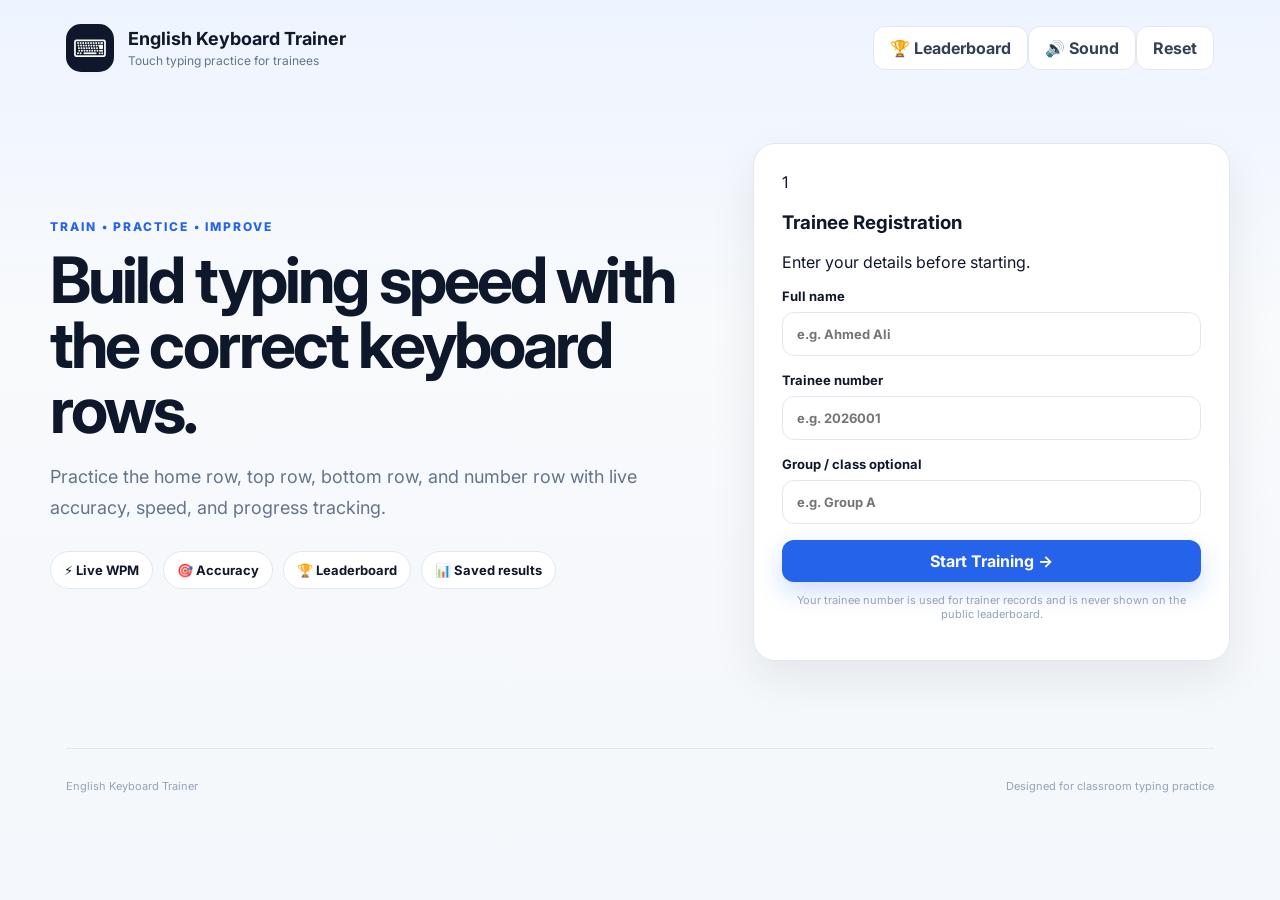
==== typing-trainer/index.html @ 8a57af6f "Load idempotency and leaderboard enhancements" ====
<!doctype html>
<html lang="en" dir="ltr">
<head>
  <meta charset="utf-8" />
  <meta name="viewport" content="width=device-width, initial-scale=1" />
  <meta name="theme-color" content="#0f172a" />
  <title>English Keyboard Trainer</title>
  <link rel="preconnect" href="https://fonts.googleapis.com">
  <link rel="preconnect" href="https://fonts.gstatic.com" crossorigin>
  <link href="https://fonts.googleapis.com/css2?family=Inter:wght@400;500;600;700;800&display=swap" rel="stylesheet">
  <link rel="stylesheet" href="styles.css?v=20260910-3" />
</head>
<body>
  <div class="app-shell">
    <header class="topbar">
      <div class="brand"><div class="brand-mark">⌨</div><div><h1>English Keyboard Trainer</h1><p>Touch typing practice for trainees</p></div></div>
      <div class="top-actions"><button id="leaderboardTopBtn" class="ghost-btn" type="button">🏆 Leaderboard</button><button id="soundToggle" class="ghost-btn" type="button">🔊 Sound</button><button id="resetApp" class="ghost-btn" type="button">Reset</button></div>
    </header>
    <main>
      <section id="registerView" class="view active"><div class="hero-grid"><div class="hero-copy"><span class="eyebrow">TRAIN • PRACTICE • IMPROVE</span><h2>Build typing speed with the correct keyboard rows.</h2><p>Practice the home row, top row, bottom row, and number row with live accuracy, speed, and progress tracking.</p><div class="feature-pills"><span>⚡ Live WPM</span><span>🎯 Accuracy</span><span>🏆 Leaderboard</span><span>📊 Saved results</span></div></div><form id="registerForm" class="card register-card"><div class="card-heading"><span class="step-badge">1</span><div><h3>Trainee Registration</h3><p>Enter your details before starting.</p></div></div><label>Full name<input id="traineeName" name="traineeName" type="text" autocomplete="name" placeholder="e.g. Ahmed Ali" required maxlength="60" /></label><label>Trainee number<input id="traineeNumber" name="traineeNumber" type="text" inputmode="numeric" placeholder="e.g. 2026001" required maxlength="20" /></label><label>Group / class <span class="optional">optional</span><input id="traineeGroup" name="traineeGroup" type="text" placeholder="e.g. Group A" maxlength="30" /></label><button class="primary-btn wide" type="submit">Start Training →</button><p class="privacy-note">Your trainee number is used for trainer records and is never shown on the public leaderboard.</p></form></div></section>
      <section id="dashboardView" class="view"><div class="welcome-row"><div><span class="eyebrow">WELCOME BACK</span><h2 id="welcomeName">Choose your training row</h2><p>Select a lesson. Your progress and best results are saved.</p></div><div class="student-mini"><div id="studentInitials" class="avatar">ST</div><div><strong id="studentNameMini">Student</strong><span id="studentNumberMini">#0000</span></div></div></div><div class="stats-grid"><div class="stat-card"><span>Attempts</span><strong id="dashAttempts">0</strong></div><div class="stat-card"><span>Best WPM</span><strong id="dashBestWpm">0</strong></div><div class="stat-card"><span>Best Accuracy</span><strong id="dashAccuracy">0%</strong></div><div class="stat-card"><span>Rows Completed</span><strong id="dashCompleted">0/4</strong></div></div><section class="panel"><div class="section-title-row"><div><span class="eyebrow">MY PROGRESS</span><h3>Choose a keyboard row</h3></div><div class="inline-actions"><button id="viewLeaderboardBtn" class="secondary-btn" type="button">🏆 Leaderboard</button><button id="viewResultsBtn" class="ghost-btn" type="button">Attempt History</button></div></div><div id="lessonGrid" class="lesson-grid"></div></section><section class="challenge-card"><div><span class="eyebrow">DAILY CHALLENGE</span><h3>Accuracy Challenge</h3><p>Complete any row with at least 95% accuracy and 20 WPM.</p></div><div class="challenge-progress"><div class="progress-track"><div id="challengeBar" class="progress-fill"></div></div><span id="challengeText">Not completed yet</span></div></section></section>
      <section id="trainerView" class="view"><div class="trainer-header"><button id="backToDashboard" class="ghost-btn" type="button">← Dashboard</button><div><span id="lessonLabel" class="eyebrow">HOME ROW</span><span id="exerciseCounter" class="exercise-counter">Exercise 1 of 10</span><h2 id="lessonTitle">Home Row Practice</h2></div><div class="trainer-actions"><select id="durationSelect"><option value="30">30 sec</option><option value="60" selected>1 min</option><option value="120">2 min</option></select><button id="restartLesson" class="ghost-btn" type="button">Restart</button></div></div><div class="metrics-row"><div class="metric"><span>TIME</span><strong id="timeMetric">60</strong></div><div class="metric"><span>WPM</span><strong id="wpmMetric">0</strong></div><div class="metric"><span>ACCURACY</span><strong id="accuracyMetric">100%</strong></div><div class="metric"><span>ERRORS</span><strong id="errorsMetric">0</strong></div></div><section class="typing-card"><div class="typing-card-top"><span id="typingStatus" class="status-chip">Ready</span><button id="newTextBtn" class="secondary-btn" type="button">Next exercise</button></div><div id="textPrompt" class="text-prompt"></div><input id="typingInput" type="text" spellcheck="false" autocomplete="off" autocapitalize="off" placeholder="Start typing here..." /><div class="progress-track"><div id="textProgress" class="progress-fill"></div></div></section><section class="keyboard-panel"><div id="fingerHint" class="finger-hint">Place your fingers on the home row.</div><div id="keyboard" class="keyboard"></div></section></section>
      <section id="resultView" class="view"><div class="result-card card"><div id="resultIcon" class="result-icon">🏆</div><span class="eyebrow">SESSION COMPLETE</span><h2 id="resultHeading">Great work!</h2><p id="resultSubtext"></p><div class="result-grid"><div><strong id="resultWpm">0</strong><span>WPM</span></div><div><strong id="resultAccuracy">0%</strong><span>Accuracy</span></div><div><strong id="resultErrors">0</strong><span>Errors</span></div><div><strong id="resultTyped">0</strong><span>Characters</span></div></div><div class="medal-box"><span id="medalEmoji">🥉</span><div><strong id="medalTitle">Bronze</strong><p id="medalText">Keep practicing.</p></div></div><div class="result-actions"><button id="sendResultBtn" class="primary-btn" type="button">Send Result to Trainer</button><button id="retryBtn" class="secondary-btn" type="button">Try Again</button><button id="continueBtn" class="ghost-btn" type="button">Back to Lessons</button></div><p id="syncStatus" class="privacy-note">Send each completed attempt once to your trainer.</p></div></section>
      <section id="resultsView" class="view"><section class="panel"><div class="section-title-row"><div><span class="eyebrow">ATTEMPT HISTORY</span><h2>My results</h2></div><div><button id="downloadCsvBtn" class="secondary-btn" type="button">Export CSV</button><button id="resultsBackBtn" class="ghost-btn" type="button">Back</button></div></div><div class="table-wrap"><table><thead><tr><th>Date</th><th>Row</th><th>WPM</th><th>Accuracy</th><th>Errors</th><th>Time</th></tr></thead><tbody id="resultsTableBody"></tbody></table></div></section></section>
      <section id="leaderboardView" class="view"><section class="panel leaderboard-panel"><div class="section-title-row"><div><span class="eyebrow">CLASS CHALLENGE</span><h2>🏆 Leaderboard</h2><p class="leaderboard-note">For privacy, only initials and group are shown. Trainee numbers remain private.</p></div><div><button id="refreshLeaderboardBtn" class="secondary-btn" type="button">Refresh</button><button id="leaderboardBackBtn" class="ghost-btn" type="button">Back</button></div></div><div id="leaderboardStatus" class="leaderboard-status">Loading leaderboard…</div><div class="table-wrap"><table class="leaderboard-table"><thead><tr><th>Rank</th><th>Trainee</th><th>Group</th><th>Best WPM</th><th>Accuracy</th><th>Best Row</th></tr></thead><tbody id="leaderboardBody"></tbody></table></div></section></section>
    </main>
    <footer><span>English Keyboard Trainer</span><span>Designed for classroom typing practice</span></footer>
  </div>
  <div id="toast" class="toast" role="status"></div><canvas id="confettiCanvas"></canvas>
  <script src="app.js?v=20260910-4"></script>
  <script src="enhancements.js?v=20260910-1"></script>
</body>
</html>
---- typing-trainer/styles.css ----
:root{--bg:#f4f7fb;--surface:#fff;--surface-2:#f8fafc;--text:#0f172a;--muted:#64748b;--line:#e2e8f0;--primary:#2563eb;--primary-dark:#1d4ed8;--accent:#14b8a6;--success:#16a34a;--danger:#dc2626;--shadow:0 18px 45px rgba(15,23,42,.08);--radius:22px}*{box-sizing:border-box}body{margin:0;font-family:Inter,system-ui,sans-serif;background:linear-gradient(180deg,#eef4ff 0,#f8fafc 36%,#f4f7fb 100%);color:var(--text);min-height:100vh}button,input,select,textarea{font:inherit}.topbar{width:min(1180px,calc(100% - 32px));margin:auto;display:flex;justify-content:space-between;align-items:center;padding:24px 0}.brand{display:flex;gap:14px;align-items:center}.brand-mark{width:48px;height:48px;border-radius:15px;display:grid;place-items:center;background:var(--text);color:#fff;font-size:24px}.brand h1{font-size:18px;margin:0}.brand p{margin:4px 0 0;color:var(--muted);font-size:12px}.app-shell{width:min(1180px,calc(100% - 32px));margin:auto;min-height:78vh}.ghost-btn,.secondary-btn,.primary-btn{border:0;border-radius:12px;padding:11px 16px;cursor:pointer;font-weight:700;transition:.2s}.ghost-btn{background:#fff;color:#334155;border:1px solid var(--line)}.primary-btn{background:var(--primary);color:#fff;box-shadow:0 10px 24px rgba(37,99,235,.22)}.secondary-btn{background:#eef2ff;color:#3730a3}.view{display:none}.view.active{display:block}.hero-grid{display:grid;grid-template-columns:1.1fr .8fr;gap:48px;align-items:center;min-height:68vh}.hero-copy h2{font-size:clamp(38px,5vw,68px);line-height:1.02;letter-spacing:-.045em;margin:12px 0 20px}.hero-copy>p{font-size:18px;line-height:1.7;color:var(--muted)}.eyebrow{font-size:12px;letter-spacing:.16em;font-weight:800;color:var(--primary)}.feature-pills{display:flex;gap:10px;flex-wrap:wrap;margin-top:28px}.feature-pills span{background:#fff;border:1px solid var(--line);padding:10px 13px;border-radius:999px;font-weight:700;font-size:13px}.card,.panel,.typing-card,.keyboard-panel,.challenge-card{background:#fff;border:1px solid var(--line);border-radius:var(--radius);box-shadow:var(--shadow)}.register-card{padding:28px}.register-card label{display:block;font-size:13px;font-weight:700;margin:16px 0}.register-card input{width:100%;border:1px solid var(--line);border-radius:12px;padding:13px 14px;margin-top:8px}.register-card .primary-btn{width:100%}.privacy-note{font-size:11px;color:#94a3b8;text-align:center}.welcome-row,.trainer-header,.section-title-row{display:flex;justify-content:space-between;align-items:center;gap:16px;margin:30px 0 20px}.welcome-row h2,.trainer-header h2{margin:6px 0}.student-mini{display:flex;align-items:center;gap:10px;background:#fff;border:1px solid var(--line);padding:9px 12px;border-radius:15px}.student-mini span{display:block;color:var(--muted);font-size:12px}.avatar{width:38px;height:38px;border-radius:12px;background:#e0e7ff;color:#4338ca;display:grid;place-items:center;font-weight:800}.stats-grid,.metrics-row{display:grid;grid-template-columns:repeat(4,1fr);gap:12px;margin:14px 0}.stat-card,.metric{background:#fff;border:1px solid var(--line);border-radius:18px;padding:16px;text-align:center}.stat-card span,.metric span,.metric small{color:var(--muted);font-size:12px}.stat-card strong,.metric strong{display:block;font-size:28px;margin-top:4px}.panel,.challenge-card{padding:22px;margin-top:18px}.lesson-grid{display:grid;grid-template-columns:repeat(4,1fr);gap:16px}.lesson-card{position:relative;background:#fff;border:1px solid var(--line);border-radius:20px;padding:20px;cursor:pointer;transition:.2s;min-height:230px;display:flex;flex-direction:column}.lesson-card:hover{transform:translateY(-4px);box-shadow:var(--shadow)}.lesson-icon{width:44px;height:44px;border-radius:14px;display:grid;place-items:center;background:#eff6ff;font-size:22px}.lesson-card p{color:var(--muted);font-size:13px;line-height:1.5}.keys-preview{font-family:ui-monospace,monospace;background:var(--surface-2);padding:10px;border-radius:10px;text-align:center;font-weight:800;letter-spacing:.08em;margin-top:auto}.lesson-card footer{display:flex;justify-content:space-between;padding-top:14px;font-size:11px;color:var(--muted)}.done-dot{position:absolute;right:16px;top:16px;background:#dcfce7;color:#166534;border-radius:999px;padding:6px 9px;font-size:11px;font-weight:800}.challenge-card{display:flex;justify-content:space-between;align-items:center}.challenge-progress{width:38%}.progress-track{height:8px;background:#e2e8f0;border-radius:999px;overflow:hidden}.progress-fill{height:100%;width:0;background:linear-gradient(90deg,#2563eb,#14b8a6);transition:width .2s}.challenge-progress span{display:block;margin-top:8px;color:var(--muted);font-size:12px}.text-btn{border:0;background:none;cursor:pointer;margin:18px 0}.danger{color:var(--danger)}.trainer-header>div:nth-child(2){flex:1;text-align:center}.trainer-actions{display:flex;gap:8px}.trainer-actions select{border:1px solid var(--line);border-radius:12px;padding:10px}.exercise-counter{display:inline-flex;margin-left:10px;padding:6px 10px;border-radius:999px;background:#eef4ff;color:#3156a3;font-size:.78rem;font-weight:700}.typing-card{padding:22px}.typing-card-top{display:flex;justify-content:space-between;align-items:center}.status-chip{background:#f1f5f9;border-radius:999px;padding:6px 9px;font-size:12px;font-weight:700}.text-prompt{font-size:27px;line-height:1.75;letter-spacing:.03em;margin:20px 0;min-height:120px;font-weight:600;word-break:break-word}.char{color:#94a3b8}.char.correct{color:#16a34a}.char.incorrect{color:#dc2626;background:#fee2e2;border-radius:4px}.char.current{color:#0f172a;border-bottom:3px solid var(--primary)}#typingInput{width:100%;min-height:90px;border:1px solid var(--line);border-radius:14px;padding:15px 16px;outline:none;font-size:18px;resize:vertical}.keyboard-panel{margin-top:14px;background:#0f172a;padding:22px}.keyboard{display:flex;flex-direction:column;gap:7px;align-items:center}.key-row{display:flex;gap:7px;justify-content:center}.key{min-width:48px;height:48px;border-radius:10px;border:1px solid #334155;background:#1e293b;color:#e2e8f0;display:grid;place-items:center;font-weight:800}.key.space{min-width:330px}.key.active{background:#2563eb;border-color:#60a5fa;color:#fff;transform:translateY(-2px);box-shadow:0 0 0 4px rgba(37,99,235,.22)}.key.row-focus{border-color:#64748b;background:#273449}.finger-hint{text-align:center;color:#cbd5e1;font-size:13px;margin-bottom:14px}.result-card{max-width:760px;margin:70px auto;text-align:center;padding:42px}.result-icon{font-size:60px}.result-grid{display:grid;grid-template-columns:repeat(4,1fr);gap:12px;margin:28px 0}.result-grid>div{background:var(--surface-2);padding:18px;border-radius:16px}.result-grid strong{display:block;font-size:28px}.result-grid span{font-size:12px;color:var(--muted)}.medal-box{display:flex;gap:14px;align-items:center;text-align:left;background:#fffbeb;border:1px solid #fde68a;border-radius:18px;padding:16px;margin:0 auto 24px;max-width:430px}.medal-box>span{font-size:36px}.medal-box p{margin:3px 0;color:#92400e;font-size:13px}.result-actions{display:flex;justify-content:center;gap:10px}.table-wrap{overflow:auto}table{border-collapse:collapse;width:100%;min-width:700px}th,td{padding:14px 18px;text-align:left;border-bottom:1px solid var(--line);font-size:13px}th{background:#f8fafc}.toast{position:fixed;left:50%;bottom:24px;transform:translateX(-50%) translateY(20px);background:#0f172a;color:#fff;padding:12px 16px;border-radius:12px;opacity:0;transition:.2s;z-index:30}.toast.show{opacity:1;transform:translateX(-50%) translateY(0)}#confettiCanvas{position:fixed;inset:0;pointer-events:none;z-index:99}footer{width:min(1180px,calc(100% - 32px));margin:40px auto 0;display:flex;justify-content:space-between;padding:30px 0;color:#94a3b8;font-size:11px;border-top:1px solid var(--line)}@media(max-width:900px){.hero-grid{grid-template-columns:1fr}.lesson-grid{grid-template-columns:repeat(2,1fr)}.key{min-width:36px;height:42px;font-size:12px}.key.space{min-width:220px}}@media(max-width:620px){.topbar,.app-shell,footer{width:min(100% - 20px,1180px)}.hero-copy h2{font-size:36px}.lesson-grid,.stats-grid,.metrics-row,.result-grid{grid-template-columns:repeat(2,1fr)}.welcome-row,.trainer-header,.challenge-card,.section-title-row{align-items:flex-start;flex-wrap:wrap}.trainer-header>div:nth-child(2){text-align:left}.text-prompt{font-size:21px}.keyboard-panel{overflow:auto}.keyboard{min-width:610px;align-items:flex-start}.result-card{padding:28px 16px;margin:35px 0}.result-actions{flex-direction:column}.challenge-progress{width:100%}footer{flex-direction:column;gap:6px}}
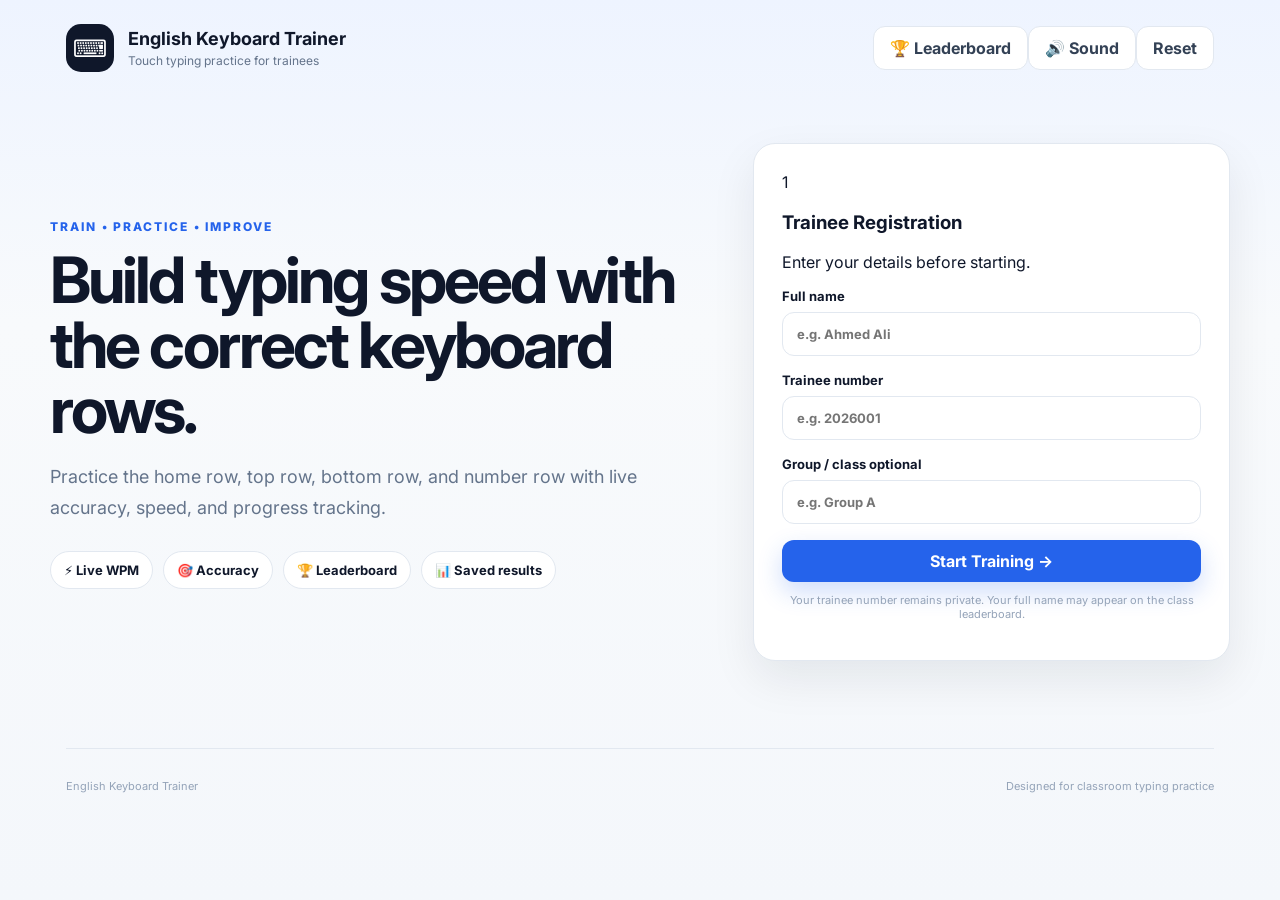
==== commit 835481da: "Load comprehensive typing test module" ====
--- a/typing-trainer/index.html
+++ b/typing-trainer/index.html
@@ -8,7 +8,7 @@
   <link rel="preconnect" href="https://fonts.googleapis.com">
   <link rel="preconnect" href="https://fonts.gstatic.com" crossorigin>
   <link href="https://fonts.googleapis.com/css2?family=Inter:wght@400;500;600;700;800&display=swap" rel="stylesheet">
-  <link rel="stylesheet" href="styles.css?v=20260910-3" />
+  <link rel="stylesheet" href="styles.css?v=20260915-1" />
 </head>
 <body>
   <div class="app-shell">
@@ -22,12 +22,13 @@
       <section id="trainerView" class="view"><div class="trainer-header"><button id="backToDashboard" class="ghost-btn" type="button">← Dashboard</button><div><span id="lessonLabel" class="eyebrow">HOME ROW</span><span id="exerciseCounter" class="exercise-counter">Exercise 1 of 10</span><h2 id="lessonTitle">Home Row Practice</h2></div><div class="trainer-actions"><select id="durationSelect"><option value="30">30 sec</option><option value="60" selected>1 min</option><option value="120">2 min</option></select><button id="restartLesson" class="ghost-btn" type="button">Restart</button></div></div><div class="metrics-row"><div class="metric"><span>TIME</span><strong id="timeMetric">60</strong></div><div class="metric"><span>WPM</span><strong id="wpmMetric">0</strong></div><div class="metric"><span>ACCURACY</span><strong id="accuracyMetric">100%</strong></div><div class="metric"><span>ERRORS</span><strong id="errorsMetric">0</strong></div></div><section class="typing-card"><div class="typing-card-top"><span id="typingStatus" class="status-chip">Ready</span><button id="newTextBtn" class="secondary-btn" type="button">Next exercise</button></div><div id="textPrompt" class="text-prompt"></div><input id="typingInput" type="text" spellcheck="false" autocomplete="off" autocapitalize="off" placeholder="Start typing here..." /><div class="progress-track"><div id="textProgress" class="progress-fill"></div></div></section><section class="keyboard-panel"><div id="fingerHint" class="finger-hint">Place your fingers on the home row.</div><div id="keyboard" class="keyboard"></div></section></section>
       <section id="resultView" class="view"><div class="result-card card"><div id="resultIcon" class="result-icon">🏆</div><span class="eyebrow">SESSION COMPLETE</span><h2 id="resultHeading">Great work!</h2><p id="resultSubtext"></p><div class="result-grid"><div><strong id="resultWpm">0</strong><span>WPM</span></div><div><strong id="resultAccuracy">0%</strong><span>Accuracy</span></div><div><strong id="resultErrors">0</strong><span>Errors</span></div><div><strong id="resultTyped">0</strong><span>Characters</span></div></div><div class="medal-box"><span id="medalEmoji">🥉</span><div><strong id="medalTitle">Bronze</strong><p id="medalText">Keep practicing.</p></div></div><div class="result-actions"><button id="sendResultBtn" class="primary-btn" type="button">Send Result to Trainer</button><button id="retryBtn" class="secondary-btn" type="button">Try Again</button><button id="continueBtn" class="ghost-btn" type="button">Back to Lessons</button></div><p id="syncStatus" class="privacy-note">Send each completed attempt once to your trainer.</p></div></section>
       <section id="resultsView" class="view"><section class="panel"><div class="section-title-row"><div><span class="eyebrow">ATTEMPT HISTORY</span><h2>My results</h2></div><div><button id="downloadCsvBtn" class="secondary-btn" type="button">Export CSV</button><button id="resultsBackBtn" class="ghost-btn" type="button">Back</button></div></div><div class="table-wrap"><table><thead><tr><th>Date</th><th>Row</th><th>WPM</th><th>Accuracy</th><th>Errors</th><th>Time</th></tr></thead><tbody id="resultsTableBody"></tbody></table></div></section></section>
-      <section id="leaderboardView" class="view"><section class="panel leaderboard-panel"><div class="section-title-row"><div><span class="eyebrow">CLASS CHALLENGE</span><h2>🏆 Leaderboard</h2><p class="leaderboard-note">For privacy, only initials and group are shown. Trainee numbers remain private.</p></div><div><button id="refreshLeaderboardBtn" class="secondary-btn" type="button">Refresh</button><button id="leaderboardBackBtn" class="ghost-btn" type="button">Back</button></div></div><div id="leaderboardStatus" class="leaderboard-status">Loading leaderboard…</div><div class="table-wrap"><table class="leaderboard-table"><thead><tr><th>Rank</th><th>Trainee</th><th>Group</th><th>Best WPM</th><th>Accuracy</th><th>Best Row</th></tr></thead><tbody id="leaderboardBody"></tbody></table></div></section></section>
+      <section id="leaderboardView" class="view"><section class="panel leaderboard-panel"><div class="section-title-row"><div><span class="eyebrow">CLASS CHALLENGE</span><h2>🏆 Leaderboard</h2><p class="leaderboard-note">Full trainee names and group are shown. Trainee numbers remain private.</p></div><div><button id="refreshLeaderboardBtn" class="secondary-btn" type="button">Refresh</button><button id="leaderboardBackBtn" class="ghost-btn" type="button">Back</button></div></div><div id="leaderboardStatus" class="leaderboard-status">Loading leaderboard…</div><div class="table-wrap"><table class="leaderboard-table"><thead><tr><th>Rank</th><th>Trainee</th><th>Group</th><th>Best WPM</th><th>Accuracy</th><th>Best Row</th></tr></thead><tbody id="leaderboardBody"></tbody></table></div></section></section>
     </main>
     <footer><span>English Keyboard Trainer</span><span>Designed for classroom typing practice</span></footer>
   </div>
   <div id="toast" class="toast" role="status"></div><canvas id="confettiCanvas"></canvas>
   <script src="app.js?v=20260910-4"></script>
-  <script src="enhancements.js?v=20260910-1"></script>
+  <script src="enhancements.js?v=20260915-1"></script>
+  <script src="comprehensive-test.js?v=20260915-1"></script>
 </body>
 </html>
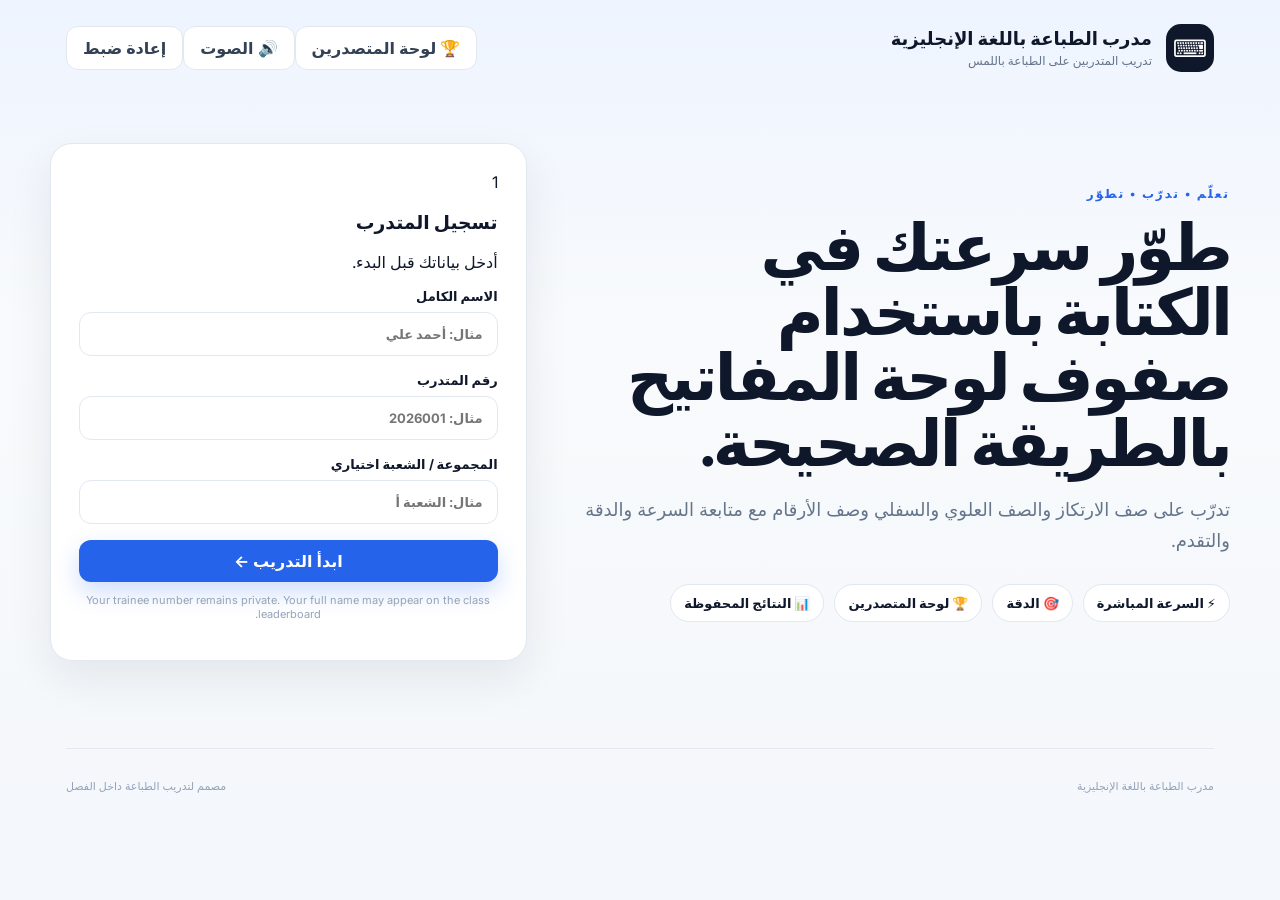
==== commit f5f13786: "Switch typing trainer interface to Arabic and load improved test UI" ====
--- a/typing-trainer/index.html
+++ b/typing-trainer/index.html
@@ -1,14 +1,14 @@
 <!doctype html>
-<html lang="en" dir="ltr">
+<html lang="ar" dir="rtl">
 <head>
   <meta charset="utf-8" />
   <meta name="viewport" content="width=device-width, initial-scale=1" />
   <meta name="theme-color" content="#0f172a" />
-  <title>English Keyboard Trainer</title>
+  <title>مدرب الطباعة باللغة الإنجليزية</title>
   <link rel="preconnect" href="https://fonts.googleapis.com">
   <link rel="preconnect" href="https://fonts.gstatic.com" crossorigin>
-  <link href="https://fonts.googleapis.com/css2?family=Inter:wght@400;500;600;700;800&display=swap" rel="stylesheet">
-  <link rel="stylesheet" href="styles.css?v=20260915-1" />
+  <link href="https://fonts.googleapis.com/css2?family=Inter:wght@400;500;600;700;800&family=Noto+Kufi+Arabic:wght@400;500;600;700;800&display=swap" rel="stylesheet">
+  <link rel="stylesheet" href="styles.css?v=20260916-2" />
 </head>
 <body>
   <div class="app-shell">
@@ -19,7 +19,7 @@
     <main>
       <section id="registerView" class="view active"><div class="hero-grid"><div class="hero-copy"><span class="eyebrow">TRAIN • PRACTICE • IMPROVE</span><h2>Build typing speed with the correct keyboard rows.</h2><p>Practice the home row, top row, bottom row, and number row with live accuracy, speed, and progress tracking.</p><div class="feature-pills"><span>⚡ Live WPM</span><span>🎯 Accuracy</span><span>🏆 Leaderboard</span><span>📊 Saved results</span></div></div><form id="registerForm" class="card register-card"><div class="card-heading"><span class="step-badge">1</span><div><h3>Trainee Registration</h3><p>Enter your details before starting.</p></div></div><label>Full name<input id="traineeName" name="traineeName" type="text" autocomplete="name" placeholder="e.g. Ahmed Ali" required maxlength="60" /></label><label>Trainee number<input id="traineeNumber" name="traineeNumber" type="text" inputmode="numeric" placeholder="e.g. 2026001" required maxlength="20" /></label><label>Group / class <span class="optional">optional</span><input id="traineeGroup" name="traineeGroup" type="text" placeholder="e.g. Group A" maxlength="30" /></label><button class="primary-btn wide" type="submit">Start Training →</button><p class="privacy-note">Your trainee number is used for trainer records and is never shown on the public leaderboard.</p></form></div></section>
       <section id="dashboardView" class="view"><div class="welcome-row"><div><span class="eyebrow">WELCOME BACK</span><h2 id="welcomeName">Choose your training row</h2><p>Select a lesson. Your progress and best results are saved.</p></div><div class="student-mini"><div id="studentInitials" class="avatar">ST</div><div><strong id="studentNameMini">Student</strong><span id="studentNumberMini">#0000</span></div></div></div><div class="stats-grid"><div class="stat-card"><span>Attempts</span><strong id="dashAttempts">0</strong></div><div class="stat-card"><span>Best WPM</span><strong id="dashBestWpm">0</strong></div><div class="stat-card"><span>Best Accuracy</span><strong id="dashAccuracy">0%</strong></div><div class="stat-card"><span>Rows Completed</span><strong id="dashCompleted">0/4</strong></div></div><section class="panel"><div class="section-title-row"><div><span class="eyebrow">MY PROGRESS</span><h3>Choose a keyboard row</h3></div><div class="inline-actions"><button id="viewLeaderboardBtn" class="secondary-btn" type="button">🏆 Leaderboard</button><button id="viewResultsBtn" class="ghost-btn" type="button">Attempt History</button></div></div><div id="lessonGrid" class="lesson-grid"></div></section><section class="challenge-card"><div><span class="eyebrow">DAILY CHALLENGE</span><h3>Accuracy Challenge</h3><p>Complete any row with at least 95% accuracy and 20 WPM.</p></div><div class="challenge-progress"><div class="progress-track"><div id="challengeBar" class="progress-fill"></div></div><span id="challengeText">Not completed yet</span></div></section></section>
-      <section id="trainerView" class="view"><div class="trainer-header"><button id="backToDashboard" class="ghost-btn" type="button">← Dashboard</button><div><span id="lessonLabel" class="eyebrow">HOME ROW</span><span id="exerciseCounter" class="exercise-counter">Exercise 1 of 10</span><h2 id="lessonTitle">Home Row Practice</h2></div><div class="trainer-actions"><select id="durationSelect"><option value="30">30 sec</option><option value="60" selected>1 min</option><option value="120">2 min</option></select><button id="restartLesson" class="ghost-btn" type="button">Restart</button></div></div><div class="metrics-row"><div class="metric"><span>TIME</span><strong id="timeMetric">60</strong></div><div class="metric"><span>WPM</span><strong id="wpmMetric">0</strong></div><div class="metric"><span>ACCURACY</span><strong id="accuracyMetric">100%</strong></div><div class="metric"><span>ERRORS</span><strong id="errorsMetric">0</strong></div></div><section class="typing-card"><div class="typing-card-top"><span id="typingStatus" class="status-chip">Ready</span><button id="newTextBtn" class="secondary-btn" type="button">Next exercise</button></div><div id="textPrompt" class="text-prompt"></div><input id="typingInput" type="text" spellcheck="false" autocomplete="off" autocapitalize="off" placeholder="Start typing here..." /><div class="progress-track"><div id="textProgress" class="progress-fill"></div></div></section><section class="keyboard-panel"><div id="fingerHint" class="finger-hint">Place your fingers on the home row.</div><div id="keyboard" class="keyboard"></div></section></section>
+      <section id="trainerView" class="view"><div class="trainer-header"><button id="backToDashboard" class="ghost-btn" type="button">← Dashboard</button><div><span id="lessonLabel" class="eyebrow">HOME ROW</span><span id="exerciseCounter" class="exercise-counter">Exercise 1 of 10</span><h2 id="lessonTitle">Home Row Practice</h2></div><div class="trainer-actions"><select id="durationSelect"><option value="30">30 sec</option><option value="60" selected>1 min</option><option value="120">2 min</option></select><button id="restartLesson" class="ghost-btn" type="button">Restart</button></div></div><div class="metrics-row"><div class="metric"><span>TIME</span><strong id="timeMetric">60</strong></div><div class="metric"><span>WPM</span><strong id="wpmMetric">0</strong></div><div class="metric"><span>ACCURACY</span><strong id="accuracyMetric">100%</strong></div><div class="metric"><span>ERRORS</span><strong id="errorsMetric">0</strong></div></div><section class="typing-card"><div class="typing-card-top"><span id="typingStatus" class="status-chip">Ready</span><button id="newTextBtn" class="secondary-btn" type="button">Next exercise</button></div><div id="textPrompt" class="text-prompt" dir="ltr"></div><input id="typingInput" dir="ltr" type="text" spellcheck="false" autocomplete="off" autocapitalize="off" placeholder="Start typing here..." /><div class="progress-track"><div id="textProgress" class="progress-fill"></div></div></section><section class="keyboard-panel"><div id="fingerHint" class="finger-hint">Place your fingers on the home row.</div><div id="keyboard" class="keyboard"></div></section></section>
       <section id="resultView" class="view"><div class="result-card card"><div id="resultIcon" class="result-icon">🏆</div><span class="eyebrow">SESSION COMPLETE</span><h2 id="resultHeading">Great work!</h2><p id="resultSubtext"></p><div class="result-grid"><div><strong id="resultWpm">0</strong><span>WPM</span></div><div><strong id="resultAccuracy">0%</strong><span>Accuracy</span></div><div><strong id="resultErrors">0</strong><span>Errors</span></div><div><strong id="resultTyped">0</strong><span>Characters</span></div></div><div class="medal-box"><span id="medalEmoji">🥉</span><div><strong id="medalTitle">Bronze</strong><p id="medalText">Keep practicing.</p></div></div><div class="result-actions"><button id="sendResultBtn" class="primary-btn" type="button">Send Result to Trainer</button><button id="retryBtn" class="secondary-btn" type="button">Try Again</button><button id="continueBtn" class="ghost-btn" type="button">Back to Lessons</button></div><p id="syncStatus" class="privacy-note">Send each completed attempt once to your trainer.</p></div></section>
       <section id="resultsView" class="view"><section class="panel"><div class="section-title-row"><div><span class="eyebrow">ATTEMPT HISTORY</span><h2>My results</h2></div><div><button id="downloadCsvBtn" class="secondary-btn" type="button">Export CSV</button><button id="resultsBackBtn" class="ghost-btn" type="button">Back</button></div></div><div class="table-wrap"><table><thead><tr><th>Date</th><th>Row</th><th>WPM</th><th>Accuracy</th><th>Errors</th><th>Time</th></tr></thead><tbody id="resultsTableBody"></tbody></table></div></section></section>
       <section id="leaderboardView" class="view"><section class="panel leaderboard-panel"><div class="section-title-row"><div><span class="eyebrow">CLASS CHALLENGE</span><h2>🏆 Leaderboard</h2><p class="leaderboard-note">Full trainee names and group are shown. Trainee numbers remain private.</p></div><div><button id="refreshLeaderboardBtn" class="secondary-btn" type="button">Refresh</button><button id="leaderboardBackBtn" class="ghost-btn" type="button">Back</button></div></div><div id="leaderboardStatus" class="leaderboard-status">Loading leaderboard…</div><div class="table-wrap"><table class="leaderboard-table"><thead><tr><th>Rank</th><th>Trainee</th><th>Group</th><th>Best WPM</th><th>Accuracy</th><th>Best Row</th></tr></thead><tbody id="leaderboardBody"></tbody></table></div></section></section>
@@ -29,6 +29,7 @@
   <div id="toast" class="toast" role="status"></div><canvas id="confettiCanvas"></canvas>
   <script src="app.js?v=20260910-4"></script>
   <script src="enhancements.js?v=20260915-1"></script>
-  <script src="comprehensive-test.js?v=20260915-1"></script>
+  <script src="comprehensive-test.js?v=20260916-2"></script>
+  <script src="ui-ar.js?v=20260916-1"></script>
 </body>
 </html>
--- a/typing-trainer/styles.css
+++ b/typing-trainer/styles.css
@@ -1 +1 @@
-:root{--bg:#f4f7fb;--surface:#fff;--surface-2:#f8fafc;--text:#0f172a;--muted:#64748b;--line:#e2e8f0;--primary:#2563eb;--primary-dark:#1d4ed8;--accent:#14b8a6;--success:#16a34a;--danger:#dc2626;--shadow:0 18px 45px rgba(15,23,42,.08);--radius:22px}*{box-sizing:border-box}body{margin:0;font-family:Inter,system-ui,sans-serif;background:linear-gradient(180deg,#eef4ff 0,#f8fafc 36%,#f4f7fb 100%);color:var(--text);min-height:100vh}button,input,select,textarea{font:inherit}.topbar{width:min(1180px,calc(100% - 32px));margin:auto;display:flex;justify-content:space-between;align-items:center;padding:24px 0}.brand{display:flex;gap:14px;align-items:center}.brand-mark{width:48px;height:48px;border-radius:15px;display:grid;place-items:center;background:var(--text);color:#fff;font-size:24px}.brand h1{font-size:18px;margin:0}.brand p{margin:4px 0 0;color:var(--muted);font-size:12px}.app-shell{width:min(1180px,calc(100% - 32px));margin:auto;min-height:78vh}.ghost-btn,.secondary-btn,.primary-btn{border:0;border-radius:12px;padding:11px 16px;cursor:pointer;font-weight:700;transition:.2s}.ghost-btn{background:#fff;color:#334155;border:1px solid var(--line)}.primary-btn{background:var(--primary);color:#fff;box-shadow:0 10px 24px rgba(37,99,235,.22)}.secondary-btn{background:#eef2ff;color:#3730a3}.view{display:none}.view.active{display:block}.hero-grid{display:grid;grid-template-columns:1.1fr .8fr;gap:48px;align-items:center;min-height:68vh}.hero-copy h2{font-size:clamp(38px,5vw,68px);line-height:1.02;letter-spacing:-.045em;margin:12px 0 20px}.hero-copy>p{font-size:18px;line-height:1.7;color:var(--muted)}.eyebrow{font-size:12px;letter-spacing:.16em;font-weight:800;color:var(--primary)}.feature-pills{display:flex;gap:10px;flex-wrap:wrap;margin-top:28px}.feature-pills span{background:#fff;border:1px solid var(--line);padding:10px 13px;border-radius:999px;font-weight:700;font-size:13px}.card,.panel,.typing-card,.keyboard-panel,.challenge-card{background:#fff;border:1px solid var(--line);border-radius:var(--radius);box-shadow:var(--shadow)}.register-card{padding:28px}.register-card label{display:block;font-size:13px;font-weight:700;margin:16px 0}.register-card input{width:100%;border:1px solid var(--line);border-radius:12px;padding:13px 14px;margin-top:8px}.register-card .primary-btn{width:100%}.privacy-note{font-size:11px;color:#94a3b8;text-align:center}.welcome-row,.trainer-header,.section-title-row{display:flex;justify-content:space-between;align-items:center;gap:16px;margin:30px 0 20px}.welcome-row h2,.trainer-header h2{margin:6px 0}.student-mini{display:flex;align-items:center;gap:10px;background:#fff;border:1px solid var(--line);padding:9px 12px;border-radius:15px}.student-mini span{display:block;color:var(--muted);font-size:12px}.avatar{width:38px;height:38px;border-radius:12px;background:#e0e7ff;color:#4338ca;display:grid;place-items:center;font-weight:800}.stats-grid,.metrics-row{display:grid;grid-template-columns:repeat(4,1fr);gap:12px;margin:14px 0}.stat-card,.metric{background:#fff;border:1px solid var(--line);border-radius:18px;padding:16px;text-align:center}.stat-card span,.metric span,.metric small{color:var(--muted);font-size:12px}.stat-card strong,.metric strong{display:block;font-size:28px;margin-top:4px}.panel,.challenge-card{padding:22px;margin-top:18px}.lesson-grid{display:grid;grid-template-columns:repeat(4,1fr);gap:16px}.lesson-card{position:relative;background:#fff;border:1px solid var(--line);border-radius:20px;padding:20px;cursor:pointer;transition:.2s;min-height:230px;display:flex;flex-direction:column}.lesson-card:hover{transform:translateY(-4px);box-shadow:var(--shadow)}.lesson-icon{width:44px;height:44px;border-radius:14px;display:grid;place-items:center;background:#eff6ff;font-size:22px}.lesson-card p{color:var(--muted);font-size:13px;line-height:1.5}.keys-preview{font-family:ui-monospace,monospace;background:var(--surface-2);padding:10px;border-radius:10px;text-align:center;font-weight:800;letter-spacing:.08em;margin-top:auto}.lesson-card footer{display:flex;justify-content:space-between;padding-top:14px;font-size:11px;color:var(--muted)}.done-dot{position:absolute;right:16px;top:16px;background:#dcfce7;color:#166534;border-radius:999px;padding:6px 9px;font-size:11px;font-weight:800}.challenge-card{display:flex;justify-content:space-between;align-items:center}.challenge-progress{width:38%}.progress-track{height:8px;background:#e2e8f0;border-radius:999px;overflow:hidden}.progress-fill{height:100%;width:0;background:linear-gradient(90deg,#2563eb,#14b8a6);transition:width .2s}.challenge-progress span{display:block;margin-top:8px;color:var(--muted);font-size:12px}.text-btn{border:0;background:none;cursor:pointer;margin:18px 0}.danger{color:var(--danger)}.trainer-header>div:nth-child(2){flex:1;text-align:center}.trainer-actions{display:flex;gap:8px}.trainer-actions select{border:1px solid var(--line);border-radius:12px;padding:10px}.exercise-counter{display:inline-flex;margin-left:10px;padding:6px 10px;border-radius:999px;background:#eef4ff;color:#3156a3;font-size:.78rem;font-weight:700}.typing-card{padding:22px}.typing-card-top{display:flex;justify-content:space-between;align-items:center}.status-chip{background:#f1f5f9;border-radius:999px;padding:6px 9px;font-size:12px;font-weight:700}.text-prompt{font-size:27px;line-height:1.75;letter-spacing:.03em;margin:20px 0;min-height:120px;font-weight:600;word-break:break-word}.char{color:#94a3b8}.char.correct{color:#16a34a}.char.incorrect{color:#dc2626;background:#fee2e2;border-radius:4px}.char.current{color:#0f172a;border-bottom:3px solid var(--primary)}#typingInput{width:100%;min-height:90px;border:1px solid var(--line);border-radius:14px;padding:15px 16px;outline:none;font-size:18px;resize:vertical}.keyboard-panel{margin-top:14px;background:#0f172a;padding:22px}.keyboard{display:flex;flex-direction:column;gap:7px;align-items:center}.key-row{display:flex;gap:7px;justify-content:center}.key{min-width:48px;height:48px;border-radius:10px;border:1px solid #334155;background:#1e293b;color:#e2e8f0;display:grid;place-items:center;font-weight:800}.key.space{min-width:330px}.key.active{background:#2563eb;border-color:#60a5fa;color:#fff;transform:translateY(-2px);box-shadow:0 0 0 4px rgba(37,99,235,.22)}.key.row-focus{border-color:#64748b;background:#273449}.finger-hint{text-align:center;color:#cbd5e1;font-size:13px;margin-bottom:14px}.result-card{max-width:760px;margin:70px auto;text-align:center;padding:42px}.result-icon{font-size:60px}.result-grid{display:grid;grid-template-columns:repeat(4,1fr);gap:12px;margin:28px 0}.result-grid>div{background:var(--surface-2);padding:18px;border-radius:16px}.result-grid strong{display:block;font-size:28px}.result-grid span{font-size:12px;color:var(--muted)}.medal-box{display:flex;gap:14px;align-items:center;text-align:left;background:#fffbeb;border:1px solid #fde68a;border-radius:18px;padding:16px;margin:0 auto 24px;max-width:430px}.medal-box>span{font-size:36px}.medal-box p{margin:3px 0;color:#92400e;font-size:13px}.result-actions{display:flex;justify-content:center;gap:10px}.table-wrap{overflow:auto}table{border-collapse:collapse;width:100%;min-width:700px}th,td{padding:14px 18px;text-align:left;border-bottom:1px solid var(--line);font-size:13px}th{background:#f8fafc}.toast{position:fixed;left:50%;bottom:24px;transform:translateX(-50%) translateY(20px);background:#0f172a;color:#fff;padding:12px 16px;border-radius:12px;opacity:0;transition:.2s;z-index:30}.toast.show{opacity:1;transform:translateX(-50%) translateY(0)}#confettiCanvas{position:fixed;inset:0;pointer-events:none;z-index:99}footer{width:min(1180px,calc(100% - 32px));margin:40px auto 0;display:flex;justify-content:space-between;padding:30px 0;color:#94a3b8;font-size:11px;border-top:1px solid var(--line)}@media(max-width:900px){.hero-grid{grid-template-columns:1fr}.lesson-grid{grid-template-columns:repeat(2,1fr)}.key{min-width:36px;height:42px;font-size:12px}.key.space{min-width:220px}}@media(max-width:620px){.topbar,.app-shell,footer{width:min(100% - 20px,1180px)}.hero-copy h2{font-size:36px}.lesson-grid,.stats-grid,.metrics-row,.result-grid{grid-template-columns:repeat(2,1fr)}.welcome-row,.trainer-header,.challenge-card,.section-title-row{align-items:flex-start;flex-wrap:wrap}.trainer-header>div:nth-child(2){text-align:left}.text-prompt{font-size:21px}.keyboard-panel{overflow:auto}.keyboard{min-width:610px;align-items:flex-start}.result-card{padding:28px 16px;margin:35px 0}.result-actions{flex-direction:column}.challenge-progress{width:100%}footer{flex-direction:column;gap:6px}}+:root{--bg:#f4f7fb;--surface:#fff;--surface-2:#f8fafc;--text:#0f172a;--muted:#64748b;--line:#e2e8f0;--primary:#2563eb;--primary-dark:#1d4ed8;--accent:#14b8a6;--success:#16a34a;--danger:#dc2626;--shadow:0 18px 45px rgba(15,23,42,.08);--radius:22px}*{box-sizing:border-box}body{margin:0;font-family:Inter,system-ui,sans-serif;background:linear-gradient(180deg,#eef4ff 0,#f8fafc 36%,#f4f7fb 100%);color:var(--text);min-height:100vh}button,input,select,textarea{font:inherit}.topbar{width:min(1180px,calc(100% - 32px));margin:auto;display:flex;justify-content:space-between;align-items:center;padding:24px 0}.brand{display:flex;gap:14px;align-items:center}.brand-mark{width:48px;height:48px;border-radius:15px;display:grid;place-items:center;background:var(--text);color:#fff;font-size:24px}.brand h1{font-size:18px;margin:0}.brand p{margin:4px 0 0;color:var(--muted);font-size:12px}.app-shell{width:min(1180px,calc(100% - 32px));margin:auto;min-height:78vh}.ghost-btn,.secondary-btn,.primary-btn{border:0;border-radius:12px;padding:11px 16px;cursor:pointer;font-weight:700;transition:.2s}.ghost-btn{background:#fff;color:#334155;border:1px solid var(--line)}.primary-btn{background:var(--primary);color:#fff;box-shadow:0 10px 24px rgba(37,99,235,.22)}.secondary-btn{background:#eef2ff;color:#3730a3}.view{display:none}.view.active{display:block}.hero-grid{display:grid;grid-template-columns:1.1fr .8fr;gap:48px;align-items:center;min-height:68vh}.hero-copy h2{font-size:clamp(38px,5vw,68px);line-height:1.02;letter-spacing:-.045em;margin:12px 0 20px}.hero-copy>p{font-size:18px;line-height:1.7;color:var(--muted)}.eyebrow{font-size:12px;letter-spacing:.16em;font-weight:800;color:var(--primary)}.feature-pills{display:flex;gap:10px;flex-wrap:wrap;margin-top:28px}.feature-pills span{background:#fff;border:1px solid var(--line);padding:10px 13px;border-radius:999px;font-weight:700;font-size:13px}.card,.panel,.typing-card,.keyboard-panel,.challenge-card{background:#fff;border:1px solid var(--line);border-radius:var(--radius);box-shadow:var(--shadow)}.register-card{padding:28px}.register-card label{display:block;font-size:13px;font-weight:700;margin:16px 0}.register-card input{width:100%;border:1px solid var(--line);border-radius:12px;padding:13px 14px;margin-top:8px}.register-card .primary-btn{width:100%}.privacy-note{font-size:11px;color:#94a3b8;text-align:center}.welcome-row,.trainer-header,.section-title-row{display:flex;justify-content:space-between;align-items:center;gap:16px;margin:30px 0 20px}.welcome-row h2,.trainer-header h2{margin:6px 0}.student-mini{display:flex;align-items:center;gap:10px;background:#fff;border:1px solid var(--line);padding:9px 12px;border-radius:15px}.student-mini span{display:block;color:var(--muted);font-size:12px}.avatar{width:38px;height:38px;border-radius:12px;background:#e0e7ff;color:#4338ca;display:grid;place-items:center;font-weight:800}.stats-grid,.metrics-row{display:grid;grid-template-columns:repeat(4,1fr);gap:12px;margin:14px 0}.stat-card,.metric{background:#fff;border:1px solid var(--line);border-radius:18px;padding:16px;text-align:center}.stat-card span,.metric span,.metric small{color:var(--muted);font-size:12px}.stat-card strong,.metric strong{display:block;font-size:28px;margin-top:4px}.panel,.challenge-card{padding:22px;margin-top:18px}.lesson-grid{display:grid;grid-template-columns:repeat(4,1fr);gap:16px}.lesson-card{position:relative;background:#fff;border:1px solid var(--line);border-radius:20px;padding:20px;cursor:pointer;transition:.2s;min-height:230px;display:flex;flex-direction:column}.lesson-card:hover{transform:translateY(-4px);box-shadow:var(--shadow)}.lesson-icon{width:44px;height:44px;border-radius:14px;display:grid;place-items:center;background:#eff6ff;font-size:22px}.lesson-card p{color:var(--muted);font-size:13px;line-height:1.5}.keys-preview{font-family:ui-monospace,monospace;background:var(--surface-2);padding:10px;border-radius:10px;text-align:center;font-weight:800;letter-spacing:.08em;margin-top:auto}.lesson-card footer{display:flex;justify-content:space-between;padding-top:14px;font-size:11px;color:var(--muted)}.done-dot{position:absolute;right:16px;top:16px;background:#dcfce7;color:#166534;border-radius:999px;padding:6px 9px;font-size:11px;font-weight:800}.challenge-card{display:flex;justify-content:space-between;align-items:center}.challenge-progress{width:38%}.progress-track{height:8px;background:#e2e8f0;border-radius:999px;overflow:hidden}.progress-fill{height:100%;width:0;background:linear-gradient(90deg,#2563eb,#14b8a6);transition:width .2s}.challenge-progress span{display:block;margin-top:8px;color:var(--muted);font-size:12px}.comprehensive-test-card{border:1px solid #c7d2fe;background:linear-gradient(135deg,#fff 0,#eef2ff 100%)}.test-launch-box{display:flex;flex-direction:column;align-items:flex-end;gap:12px}.test-launch-box strong{font-size:18px}.test-rules p{margin:6px 0 0;color:var(--muted);line-height:1.6}.test-grade-circle{width:150px;height:150px;border-radius:50%;margin:24px auto;display:grid;place-items:center;background:#eef2ff;border:12px solid #c7d2fe;box-shadow:inset 0 0 0 1px #a5b4fc}.test-grade-circle strong{font-size:48px;line-height:1}.test-grade-circle span{display:block;color:var(--muted);font-weight:700;margin-top:-32px}.text-btn{border:0;background:none;cursor:pointer;margin:18px 0}.danger{color:var(--danger)}.trainer-header>div:nth-child(2){flex:1;text-align:center}.trainer-actions{display:flex;gap:8px}.trainer-actions select{border:1px solid var(--line);border-radius:12px;padding:10px}.exercise-counter{display:inline-flex;margin-left:10px;padding:6px 10px;border-radius:999px;background:#eef4ff;color:#3156a3;font-size:.78rem;font-weight:700}.typing-card{padding:22px}.typing-card-top{display:flex;justify-content:space-between;align-items:center}.status-chip{background:#f1f5f9;border-radius:999px;padding:6px 9px;font-size:12px;font-weight:700}.text-prompt{font-size:27px;line-height:1.75;letter-spacing:.03em;margin:20px 0;min-height:120px;font-weight:600;word-break:break-word}.char{color:#94a3b8}.char.correct{color:#16a34a}.char.incorrect{color:#dc2626;background:#fee2e2;border-radius:4px}.char.current{color:#0f172a;border-bottom:3px solid var(--primary)}#typingInput,#testInput{width:100%;min-height:90px;border:1px solid var(--line);border-radius:14px;padding:15px 16px;outline:none;font-size:18px;resize:vertical}.test-typing-card{position:relative}.test-prompt-window{height:240px;min-height:240px;max-height:240px;overflow-y:auto;overflow-x:hidden;padding:22px 24px;margin:16px 0;background:#f8fafc;border:2px solid #cbd5e1;border-radius:16px;scroll-behavior:smooth;font-size:26px;line-height:1.8;text-align:left;direction:ltr}.test-prompt-window .char.current{background:#dbeafe;border-bottom:3px solid #2563eb;border-radius:4px;padding:1px 0}.test-input-label{display:block;font-weight:800;margin:8px 0;color:#334155}.keyboard-panel{margin-top:14px;background:#0f172a;padding:22px}.keyboard{display:flex;flex-direction:column;gap:7px;align-items:center}.key-row{display:flex;gap:7px;justify-content:center}.key{min-width:48px;height:48px;border-radius:10px;border:1px solid #334155;background:#1e293b;color:#e2e8f0;display:grid;place-items:center;font-weight:800}.key.space{min-width:330px}.key.active{background:#2563eb;border-color:#60a5fa;color:#fff;transform:translateY(-2px);box-shadow:0 0 0 4px rgba(37,99,235,.22)}.key.row-focus{border-color:#64748b;background:#273449}.finger-hint{text-align:center;color:#cbd5e1;font-size:13px;margin-bottom:14px}.result-card{max-width:760px;margin:70px auto;text-align:center;padding:42px}.result-icon{font-size:60px}.result-grid{display:grid;grid-template-columns:repeat(4,1fr);gap:12px;margin:28px 0}.result-grid>div{background:var(--surface-2);padding:18px;border-radius:16px}.result-grid strong{display:block;font-size:28px}.result-grid span{font-size:12px;color:var(--muted)}.medal-box{display:flex;gap:14px;align-items:center;text-align:left;background:#fffbeb;border:1px solid #fde68a;border-radius:18px;padding:16px;margin:0 auto 24px;max-width:430px}.medal-box>span{font-size:36px}.medal-box p{margin:3px 0;color:#92400e;font-size:13px}.result-actions{display:flex;justify-content:center;gap:10px}.table-wrap{overflow:auto}table{border-collapse:collapse;width:100%;min-width:700px}th,td{padding:14px 18px;text-align:left;border-bottom:1px solid var(--line);font-size:13px}th{background:#f8fafc}.toast{position:fixed;left:50%;bottom:24px;transform:translateX(-50%) translateY(20px);background:#0f172a;color:#fff;padding:12px 16px;border-radius:12px;opacity:0;transition:.2s;z-index:30}.toast.show{opacity:1;transform:translateX(-50%) translateY(0)}#confettiCanvas{position:fixed;inset:0;pointer-events:none;z-index:99}footer{width:min(1180px,calc(100% - 32px));margin:40px auto 0;display:flex;justify-content:space-between;padding:30px 0;color:#94a3b8;font-size:11px;border-top:1px solid var(--line)}@media(max-width:900px){.hero-grid{grid-template-columns:1fr}.lesson-grid{grid-template-columns:repeat(2,1fr)}.key{min-width:36px;height:42px;font-size:12px}.key.space{min-width:220px}.test-prompt-window{height:220px;min-height:220px;max-height:220px;font-size:23px}}@media(max-width:620px){.topbar,.app-shell,footer{width:min(100% - 20px,1180px)}.hero-copy h2{font-size:36px}.lesson-grid,.stats-grid,.metrics-row,.result-grid{grid-template-columns:repeat(2,1fr)}.welcome-row,.trainer-header,.challenge-card,.section-title-row{align-items:flex-start;flex-wrap:wrap}.trainer-header>div:nth-child(2){text-align:left}.text-prompt{font-size:21px}.test-prompt-window{height:200px;min-height:200px;max-height:200px;font-size:20px;padding:16px}.keyboard-panel{overflow:auto}.keyboard{min-width:610px;align-items:flex-start}.result-card{padding:28px 16px;margin:35px 0}.result-actions{flex-direction:column}.challenge-progress{width:100%}.test-launch-box{align-items:flex-start}.test-grade-circle{width:130px;height:130px}.test-grade-circle strong{font-size:42px}footer{flex-direction:column;gap:6px}}
